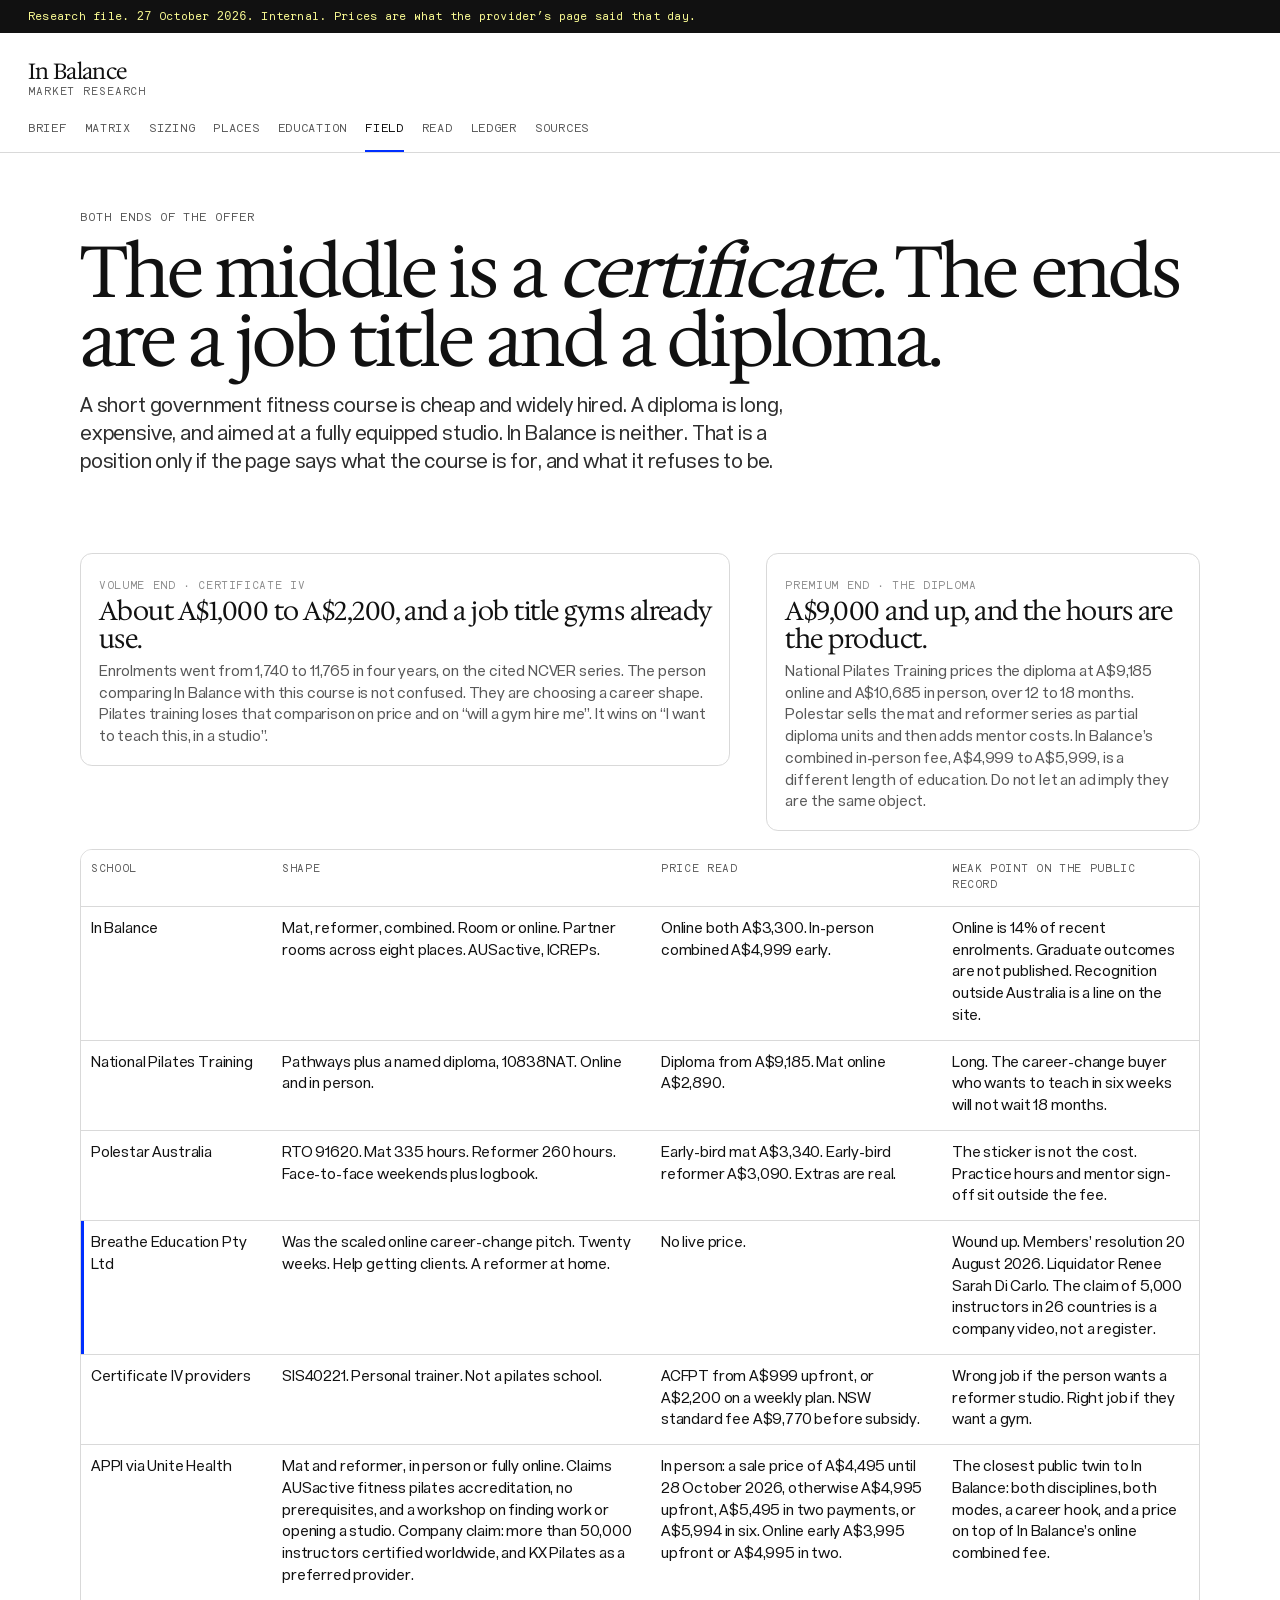
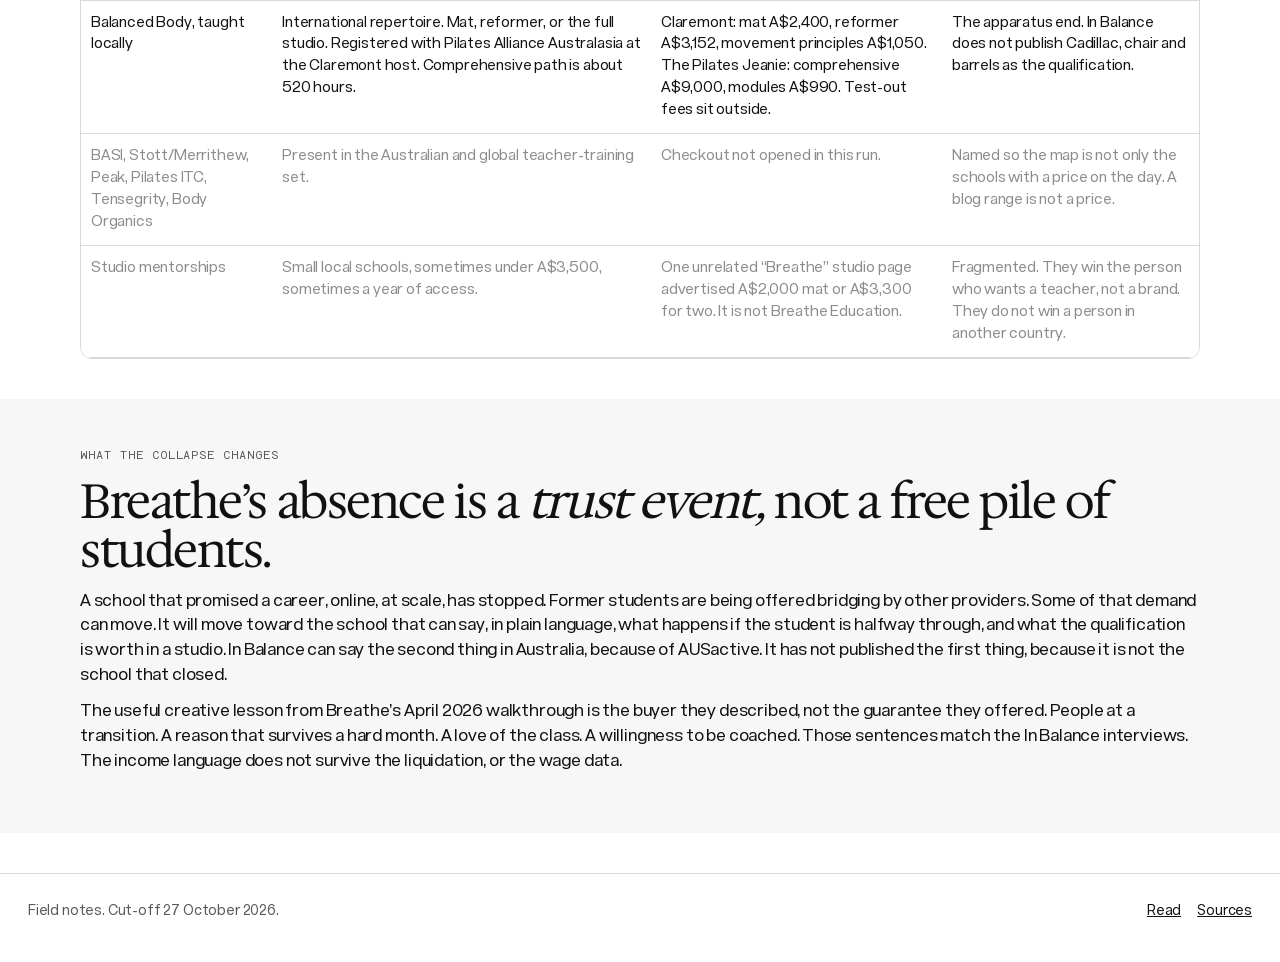
==== competitors.html @ efc1ca9b "Publish the In Balance market research file as a readable site." ====
<!DOCTYPE html>
<html lang="en-AU">
<head>
  <meta charset="utf-8" />
  <meta name="viewport" content="width=device-width, initial-scale=1" />
  <title>Field · In Balance market research</title>
  <link rel="preconnect" href="https://fonts.googleapis.com" />
  <link href="https://fonts.googleapis.com/css2?family=Hedvig+Letters+Serif:opsz@12..24&display=swap" rel="stylesheet" />
  <link rel="stylesheet" href="css/research.css" />
</head>
<body>
  <a class="skip" href="#content">Skip to content</a>
  <p class="draft">Research file. 27 October 2026. Internal. Prices are what the provider’s page said that day.</p>
  <header class="nav"><a class="brand" href="index.html"><strong>In Balance</strong><small>Market research</small></a></header>
  <nav class="chapters" aria-label="Report">
    <a href="index.html">Brief</a><a href="matrix.html">Matrix</a><a href="sizing.html">Sizing</a>
    <a href="geos.html">Places</a><a href="lanes.html">Education</a><a href="competitors.html" aria-current="page">Field</a>
    <a href="implications.html">Read</a><a href="control-room.html">Ledger</a>
    <a href="sources.html">Sources</a>
  </nav>
  <main id="content">
    <section class="hero-page"><div class="wrap">
      <p class="kicker">Both ends of the offer</p>
      <h1>The middle is a <em>certificate.</em> The ends are a job title and a diploma.</h1>
      <p class="lede">A short government fitness course is cheap and widely hired. A diploma is long, expensive, and aimed at a fully equipped studio. In Balance is neither. That is a position only if the page says what the course is for, and what it refuses to be.</p>
    </div></section>
    <section class="section"><div class="wrap">
      <div class="grid-2">
        <article class="card">
          <span class="idx">Volume end · Certificate IV</span>
          <h3>About A$1,000 to A$2,200, and a job title gyms already use.</h3>
          <p>Enrolments went from 1,740 to 11,765 in four years, on the cited NCVER series. The person comparing In Balance with this course is not confused. They are choosing a career shape. Pilates training loses that comparison on price and on “will a gym hire me”. It wins on “I want to teach this, in a studio”.</p>
        </article>
        <article class="card">
          <span class="idx">Premium end · the diploma</span>
          <h3>A$9,000 and up, and the hours are the product.</h3>
          <p>National Pilates Training prices the diploma at A$9,185 online and A$10,685 in person, over 12 to 18 months. Polestar sells the mat and reformer series as partial diploma units and then adds mentor costs. In Balance’s combined in-person fee, A$4,999 to A$5,999, is a different length of education. Do not let an ad imply they are the same object.</p>
        </article>
      </div>
      <div class="table-wrap" style="margin-top: 18px;">
        <table>
          <thead><tr><th>School</th><th>Shape</th><th>Price read</th><th>Weak point on the public record</th></tr></thead>
          <tbody>
            <tr data-grade="primary"><td>In Balance</td><td>Mat, reformer, combined. Room or online. Partner rooms across eight places. AUSactive, ICREPs.</td><td>Online both A$3,300. In-person combined A$4,999 early.</td><td>Online is 14% of recent enrolments. Graduate outcomes are not published. Recognition outside Australia is a line on the site.</td></tr>
            <tr data-grade="primary"><td>National Pilates Training</td><td>Pathways plus a named diploma, 10838NAT. Online and in person.</td><td>Diploma from A$9,185. Mat online A$2,890.</td><td>Long. The career-change buyer who wants to teach in six weeks will not wait 18 months.</td></tr>
            <tr data-grade="primary"><td>Polestar Australia</td><td>RTO 91620. Mat 335 hours. Reformer 260 hours. Face-to-face weekends plus logbook.</td><td>Early-bird mat A$3,340. Early-bird reformer A$3,090. Extras are real.</td><td>The sticker is not the cost. Practice hours and mentor sign-off sit outside the fee.</td></tr>
            <tr data-grade="official"><td>Breathe Education Pty Ltd</td><td>Was the scaled online career-change pitch. Twenty weeks. Help getting clients. A reformer at home.</td><td>No live price.</td><td>Wound up. Members’ resolution 20 August 2026. Liquidator Renee Sarah Di Carlo. The claim of 5,000 instructors in 26 countries is a company video, not a register.</td></tr>
            <tr data-grade="primary"><td>Certificate IV providers</td><td>SIS40221. Personal trainer. Not a pilates school.</td><td>ACFPT from A$999 upfront, or A$2,200 on a weekly plan. NSW standard fee A$9,770 before subsidy.</td><td>Wrong job if the person wants a reformer studio. Right job if they want a gym.</td></tr>
            <tr data-grade="primary"><td>APPI via Unite Health</td><td>Mat and reformer, in person or fully online. Claims AUSactive fitness pilates accreditation, no prerequisites, and a workshop on finding work or opening a studio. Company claim: more than 50,000 instructors certified worldwide, and KX Pilates as a preferred provider.</td><td>In person: a sale price of A$4,495 until 28 October 2026, otherwise A$4,995 upfront, A$5,495 in two payments, or A$5,994 in six. Online early A$3,995 upfront or A$4,995 in two.</td><td>The closest public twin to In Balance: both disciplines, both modes, a career hook, and a price on top of In Balance’s online combined fee.</td></tr>
            <tr data-grade="primary"><td>Balanced Body, taught locally</td><td>International repertoire. Mat, reformer, or the full studio. Registered with Pilates Alliance Australasia at the Claremont host. Comprehensive path is about 520 hours.</td><td>Claremont: mat A$2,400, reformer A$3,152, movement principles A$1,050. The Pilates Jeanie: comprehensive A$9,000, modules A$990. Test-out fees sit outside.</td><td>The apparatus end. In Balance does not publish Cadillac, chair and barrels as the qualification.</td></tr>
            <tr data-grade="gap"><td>BASI, Stott/Merrithew, Peak, Pilates ITC, Tensegrity, Body Organics</td><td>Present in the Australian and global teacher-training set.</td><td>Checkout not opened in this run.</td><td>Named so the map is not only the schools with a price on the day. A blog range is not a price.</td></tr>
            <tr data-grade="gap"><td>Studio mentorships</td><td>Small local schools, sometimes under A$3,500, sometimes a year of access.</td><td>One unrelated “Breathe” studio page advertised A$2,000 mat or A$3,300 for two. It is not Breathe Education.</td><td>Fragmented. They win the person who wants a teacher, not a brand. They do not win a person in another country.</td></tr>
          </tbody>
        </table>
      </div>
    </div></section>
    <section class="section paper"><div class="wrap">
      <p class="kicker">What the collapse changes</p>
      <h2>Breathe’s absence is a <em>trust event,</em> not a free pile of students.</h2>
      <p>A school that promised a career, online, at scale, has stopped. Former students are being offered bridging by other providers. Some of that demand can move. It will move toward the school that can say, in plain language, what happens if the student is halfway through, and what the qualification is worth in a studio. In Balance can say the second thing in Australia, because of AUSactive. It has not published the first thing, because it is not the school that closed.</p>
      <p>The useful creative lesson from Breathe’s April 2026 walkthrough is the buyer they described, not the guarantee they offered. People at a transition. A reason that survives a hard month. A love of the class. A willingness to be coached. Those sentences match the In Balance interviews. The income language does not survive the liquidation, or the wage data.</p>
    </div></section>
  </main>
  <footer class="site-foot"><div>Field notes. Cut-off 27 October 2026.</div><nav><a href="implications.html">Read</a><a href="sources.html">Sources</a></nav></footer>
</body>
</html>
---- css/research.css ----
@font-face {
  font-family: Acronym;
  src: url("../assets/fonts/Acronym.woff2") format("woff2");
  font-weight: 400;
  font-style: normal;
  font-display: swap;
}
@font-face {
  font-family: "CS Alice Mono";
  src: url("../assets/fonts/CSAliceMono.woff2") format("woff2");
  font-weight: 400;
  font-style: normal;
  font-display: swap;
}

:root {
  --white: #ffffff;
  --grey: #f7f7f7;
  --ink: #111111;
  --dark: #2e2e2e;
  --secondary: #595959;
  --mid: #8c8c8c;
  --hint: #b3b3b3;
  --stroke: #d9d9d9;
  --yellow: #f9fa92;
  --blue: #002fff;
  --blue-soft: #e5eaff;
  --career: #111111;
  --curious: #002fff;
  --mover: #595959;
  --business: #8a7a00;
  --radius: 0.7em;
  --side: 28px;
  --serif: "Hedvig Letters Serif", "Iowan Old Style", Palatino, serif;
  --sans: Acronym, Arial, sans-serif;
  --mono: "CS Alice Mono", ui-monospace, SFMono-Regular, Menlo, monospace;
}

* { box-sizing: border-box; }
html { scroll-behavior: smooth; }
body {
  margin: 0;
  background: var(--white);
  color: var(--ink);
  font-family: var(--sans);
  font-size: 17px;
  line-height: 1.45;
  letter-spacing: -0.01em;
}
img { max-width: 100%; display: block; }
a { color: inherit; }
button, select, input { font: inherit; color: inherit; }
em {
  font-family: var(--serif);
  font-style: italic;
  font-weight: 400;
}

.skip {
  position: absolute;
  left: 12px;
  top: -48px;
  background: var(--blue);
  color: white;
  padding: 8px 12px;
  z-index: 80;
}
.skip:focus { top: 12px; }

.draft {
  position: sticky;
  top: 0;
  z-index: 40;
  background: var(--ink);
  color: var(--yellow);
  font-family: var(--mono);
  font-size: 12px;
  letter-spacing: 0.02em;
  padding: 8px var(--side);
}

.nav {
  display: flex;
  align-items: center;
  justify-content: space-between;
  gap: 18px;
  padding: 16px var(--side) 0;
  background: var(--white);
}
.brand {
  display: flex;
  flex-direction: column;
  text-decoration: none;
  line-height: 1;
}
.brand strong {
  font-family: var(--serif);
  font-size: 22px;
  font-weight: 400;
  letter-spacing: -0.03em;
}
.brand small {
  margin-top: 4px;
  font-family: var(--mono);
  font-size: 11px;
  letter-spacing: 0.08em;
  text-transform: uppercase;
  color: var(--secondary);
}

.chapters {
  display: flex;
  flex-wrap: wrap;
  gap: 6px 18px;
  padding: 12px var(--side) 0;
  border-bottom: 1px solid var(--stroke);
  background: var(--white);
}
.chapters a {
  text-decoration: none;
  font-family: var(--mono);
  font-size: 12px;
  letter-spacing: 0.06em;
  text-transform: uppercase;
  color: var(--secondary);
  padding: 10px 0 12px;
  border-bottom: 2px solid transparent;
}
.chapters a[aria-current="page"] {
  color: var(--ink);
  border-bottom-color: var(--blue);
}

.wrap { width: min(1120px, calc(100% - 48px)); margin: 0 auto; }
.hero-page { padding: 56px 0 28px; }
.kicker {
  font-family: var(--mono);
  font-size: 12px;
  letter-spacing: 0.08em;
  text-transform: uppercase;
  color: var(--secondary);
  margin: 0 0 12px;
}
h1 {
  font-family: var(--serif);
  font-weight: 400;
  font-size: clamp(42px, 6vw, 72px);
  line-height: 0.95;
  letter-spacing: -0.03em;
  margin: 0 0 18px;
}
h2 {
  font-family: var(--serif);
  font-weight: 400;
  font-size: clamp(32px, 4vw, 48px);
  line-height: 1.02;
  letter-spacing: -0.03em;
  margin: 0 0 14px;
}
h3 {
  font-family: var(--serif);
  font-weight: 400;
  font-size: 26px;
  line-height: 1.1;
  letter-spacing: -0.02em;
  margin: 0 0 8px;
}
p { margin: 0 0 12px; }
.lede { font-size: 20px; line-height: 1.4; max-width: 46rem; color: var(--dark); }

.section { padding: 36px 0 12px; }
.paper { background: var(--grey); }
.section.paper { padding: 48px 0; margin-top: 28px; }

.callouts, .grid-3, .grid-2, .grid-4 {
  display: grid;
  gap: 14px;
}
.callouts, .grid-4 { grid-template-columns: repeat(4, 1fr); }
.grid-3 { grid-template-columns: repeat(3, 1fr); }
.grid-2 { grid-template-columns: 1.2fr 0.8fr; gap: 36px; align-items: start; }

.stat, .card {
  background: var(--white);
  border: 1px solid var(--stroke);
  border-radius: var(--radius);
  padding: 18px 18px 16px;
  text-decoration: none;
  display: block;
}
.paper .stat, .paper .card { background: var(--white); }
.stat strong {
  display: block;
  font-family: var(--serif);
  font-size: 40px;
  font-weight: 400;
  letter-spacing: -0.03em;
  line-height: 1;
  margin: 8px 0;
}
.stat p, .card p { color: var(--secondary); font-size: 15px; margin: 0; }
.idx {
  font-family: var(--mono);
  font-size: 11px;
  letter-spacing: 0.06em;
  text-transform: uppercase;
  color: var(--mid);
}
.card:hover { border-color: var(--ink); }

.grades { display: flex; flex-wrap: wrap; gap: 10px 16px; list-style: none; padding: 18px 0 0; margin: 0; }
.grades li { display: flex; align-items: center; gap: 8px; font-family: var(--mono); font-size: 11px; letter-spacing: 0.04em; text-transform: uppercase; color: var(--secondary); }
.grades i, .dot {
  width: 8px; height: 8px; border-radius: 99px; display: inline-block; background: var(--mid);
}
[data-grade="official"] i, .dot.official { background: var(--blue); }
[data-grade="publisher"] i, .dot.publisher { background: var(--ink); }
[data-grade="primary"] i, .dot.primary { background: var(--secondary); }
[data-grade="client"] i, .dot.client { background: var(--yellow); box-shadow: inset 0 0 0 1px var(--ink); }
[data-grade="derived"] i, .dot.derived { background: var(--mid); }
[data-grade="claim"] i, .dot.claim { background: #e2c200; }
[data-grade="gap"] i, .dot.gap { background: var(--hint); }

.callout {
  margin-top: 18px;
  padding: 16px 18px;
  border-radius: var(--radius);
  background: var(--yellow);
  color: var(--ink);
}
.callout strong { display: block; margin-bottom: 4px; }
.callout.warn { background: var(--grey); border: 1px solid var(--stroke); }

table {
  width: 100%;
  border-collapse: collapse;
  font-size: 15px;
}
th, td {
  text-align: left;
  vertical-align: top;
  padding: 12px 10px;
  border-bottom: 1px solid var(--stroke);
}
th {
  font-family: var(--mono);
  font-size: 11px;
  letter-spacing: 0.06em;
  text-transform: uppercase;
  color: var(--secondary);
  font-weight: 400;
}
tr[data-grade="client"] td:first-child { box-shadow: inset 3px 0 0 var(--yellow); }
tr[data-grade="official"] td:first-child { box-shadow: inset 3px 0 0 var(--blue); }
tr[data-grade="gap"] td { color: var(--mid); }
.table-wrap { overflow-x: auto; border: 1px solid var(--stroke); border-radius: var(--radius); }
.table-wrap table { min-width: 720px; }
.table-wrap th, .table-wrap td { background: var(--white); }

.map {
  position: relative;
  height: 520px;
  overflow: hidden;
  border: 1px solid var(--stroke);
  border-radius: var(--radius);
  background:
    linear-gradient(to right, transparent 49.8%, var(--stroke) 49.8%, var(--stroke) 50.2%, transparent 50.2%),
    linear-gradient(to bottom, transparent 49.8%, var(--stroke) 49.8%, var(--stroke) 50.2%, transparent 50.2%),
    var(--grey);
}
.map span.axis {
  position: absolute;
  font-family: var(--mono);
  font-size: 11px;
  letter-spacing: 0.06em;
  text-transform: uppercase;
  color: var(--secondary);
}
.map .axis.x { bottom: 10px; left: 0; right: 0; text-align: center; }
.map .axis.y { top: 12px; left: 12px; }
.plot {
  position: absolute;
  transform: translate(-50%, -50%);
  max-width: 150px;
  background: var(--white);
  border: 1px solid var(--ink);
  border-radius: 0.5em;
  padding: 8px 10px;
  font-size: 13px;
  line-height: 1.25;
}
.plot b { display: block; font-weight: 400; font-family: var(--serif); font-size: 16px; }
.plot.inb { background: var(--yellow); }

.site-foot {
  display: flex;
  justify-content: space-between;
  gap: 16px;
  flex-wrap: wrap;
  padding: 28px var(--side) 40px;
  margin-top: 40px;
  border-top: 1px solid var(--stroke);
  color: var(--secondary);
  font-size: 14px;
}
.site-foot nav { display: flex; gap: 16px; }
.site-foot a { color: var(--ink); }

/* Matrix explorer */
.deck {
  display: grid;
  gap: 12px;
  padding: 16px;
  border: 1px solid var(--stroke);
  border-radius: var(--radius);
  background: var(--grey);
  margin: 8px 0 18px;
}
.deck-top, .filters, .views { display: flex; flex-wrap: wrap; gap: 8px; align-items: end; }
.search {
  flex: 1;
  min-width: 220px;
  border: 1px solid var(--stroke);
  background: var(--white);
  border-radius: 999px;
  padding: 10px 16px;
}
.filters label { display: flex; flex-direction: column; gap: 4px; font-family: var(--mono); font-size: 11px; letter-spacing: 0.05em; text-transform: uppercase; color: var(--secondary); }
.filters select {
  background: var(--white);
  border: 1px solid var(--stroke);
  border-radius: 999px;
  padding: 8px 12px;
  min-width: 160px;
}
.view-btn, .text-btn {
  border: 1px solid var(--stroke);
  background: var(--white);
  border-radius: 999px;
  padding: 8px 14px;
  cursor: pointer;
}
.view-btn[aria-pressed="true"], .text-btn.primary {
  background: var(--ink);
  color: var(--white);
  border-color: var(--ink);
}
.kpis { display: grid; grid-template-columns: repeat(4, 1fr); gap: 12px; margin-bottom: 16px; }
.kpi {
  border-top: 1px solid var(--ink);
  padding-top: 10px;
}
.kpi b {
  display: block;
  font-family: var(--serif);
  font-size: 34px;
  font-weight: 400;
  letter-spacing: -0.03em;
  line-height: 1;
  margin: 6px 0;
}
.kpi span { color: var(--secondary); font-size: 14px; }

.columns { display: grid; grid-template-columns: repeat(4, 1fr); gap: 12px; }
.column { background: var(--grey); border-radius: var(--radius); padding: 12px; min-height: 240px; }
.column header { display: flex; justify-content: space-between; gap: 8px; margin-bottom: 10px; }
.column h3 { font-size: 22px; }
.seg {
  width: 100%;
  text-align: left;
  background: var(--white);
  border: 1px solid var(--stroke);
  border-radius: 0.6em;
  padding: 12px;
  margin-bottom: 8px;
  cursor: pointer;
}
.seg:hover, .seg:focus-visible { border-color: var(--blue); outline: none; }
.seg .meta { display: flex; justify-content: space-between; gap: 8px; margin-bottom: 6px; }
.pill {
  font-family: var(--mono);
  font-size: 10px;
  letter-spacing: 0.05em;
  text-transform: uppercase;
  background: var(--blue-soft);
  color: var(--blue);
  border-radius: 99px;
  padding: 3px 7px;
}
.seg p { font-size: 14px; color: var(--secondary); }

.bars { display: flex; flex-direction: column; gap: 10px; }
.bar-row { display: grid; grid-template-columns: 220px 1fr 120px; gap: 10px; align-items: center; font-size: 14px; }
.bar { height: 10px; background: var(--grey); border-radius: 99px; overflow: hidden; }
.bar i { display: block; height: 100%; background: var(--ink); }
.bar i.blue { background: var(--blue); }
.bar i.yellow { background: #d6d75a; }
.note { color: var(--secondary); font-size: 14px; }

.drawer-back {
  position: fixed;
  inset: 0;
  background: rgba(17, 17, 17, 0.35);
  z-index: 60;
  display: none;
}
.drawer-back.open { display: block; }
.drawer {
  position: fixed;
  top: 0;
  right: 0;
  height: 100%;
  width: min(520px, 100%);
  background: var(--white);
  z-index: 70;
  overflow: auto;
  padding: 28px 24px 48px;
  transform: translateX(100%);
  transition: transform 0.35s var(--transition, cubic-bezier(0.625, 0.05, 0, 1));
}
.drawer-back.open .drawer { transform: none; }
.drawer h2 { font-size: 36px; }
.close {
  border: 0;
  background: var(--grey);
  border-radius: 99px;
  padding: 8px 12px;
  cursor: pointer;
}

.hidden { display: none !important; }

@media (max-width: 980px) {
  .callouts, .grid-4, .kpis, .columns, .grid-3 { grid-template-columns: 1fr 1fr; }
  .grid-2, .bar-row { grid-template-columns: 1fr; }
  .map { height: 640px; }
}
@media (max-width: 680px) {
  .callouts, .grid-4, .kpis, .columns, .grid-3, .grid-2 { grid-template-columns: 1fr; }
  .wrap { width: min(1120px, calc(100% - 32px)); }
  h1 { font-size: 40px; }
}

@media print {
  .draft, .nav, .chapters, .deck, .site-foot, .drawer-back { display: none !important; }
  body { font-size: 12px; }
  .section { break-inside: avoid; }
  a { text-decoration: none; }
}
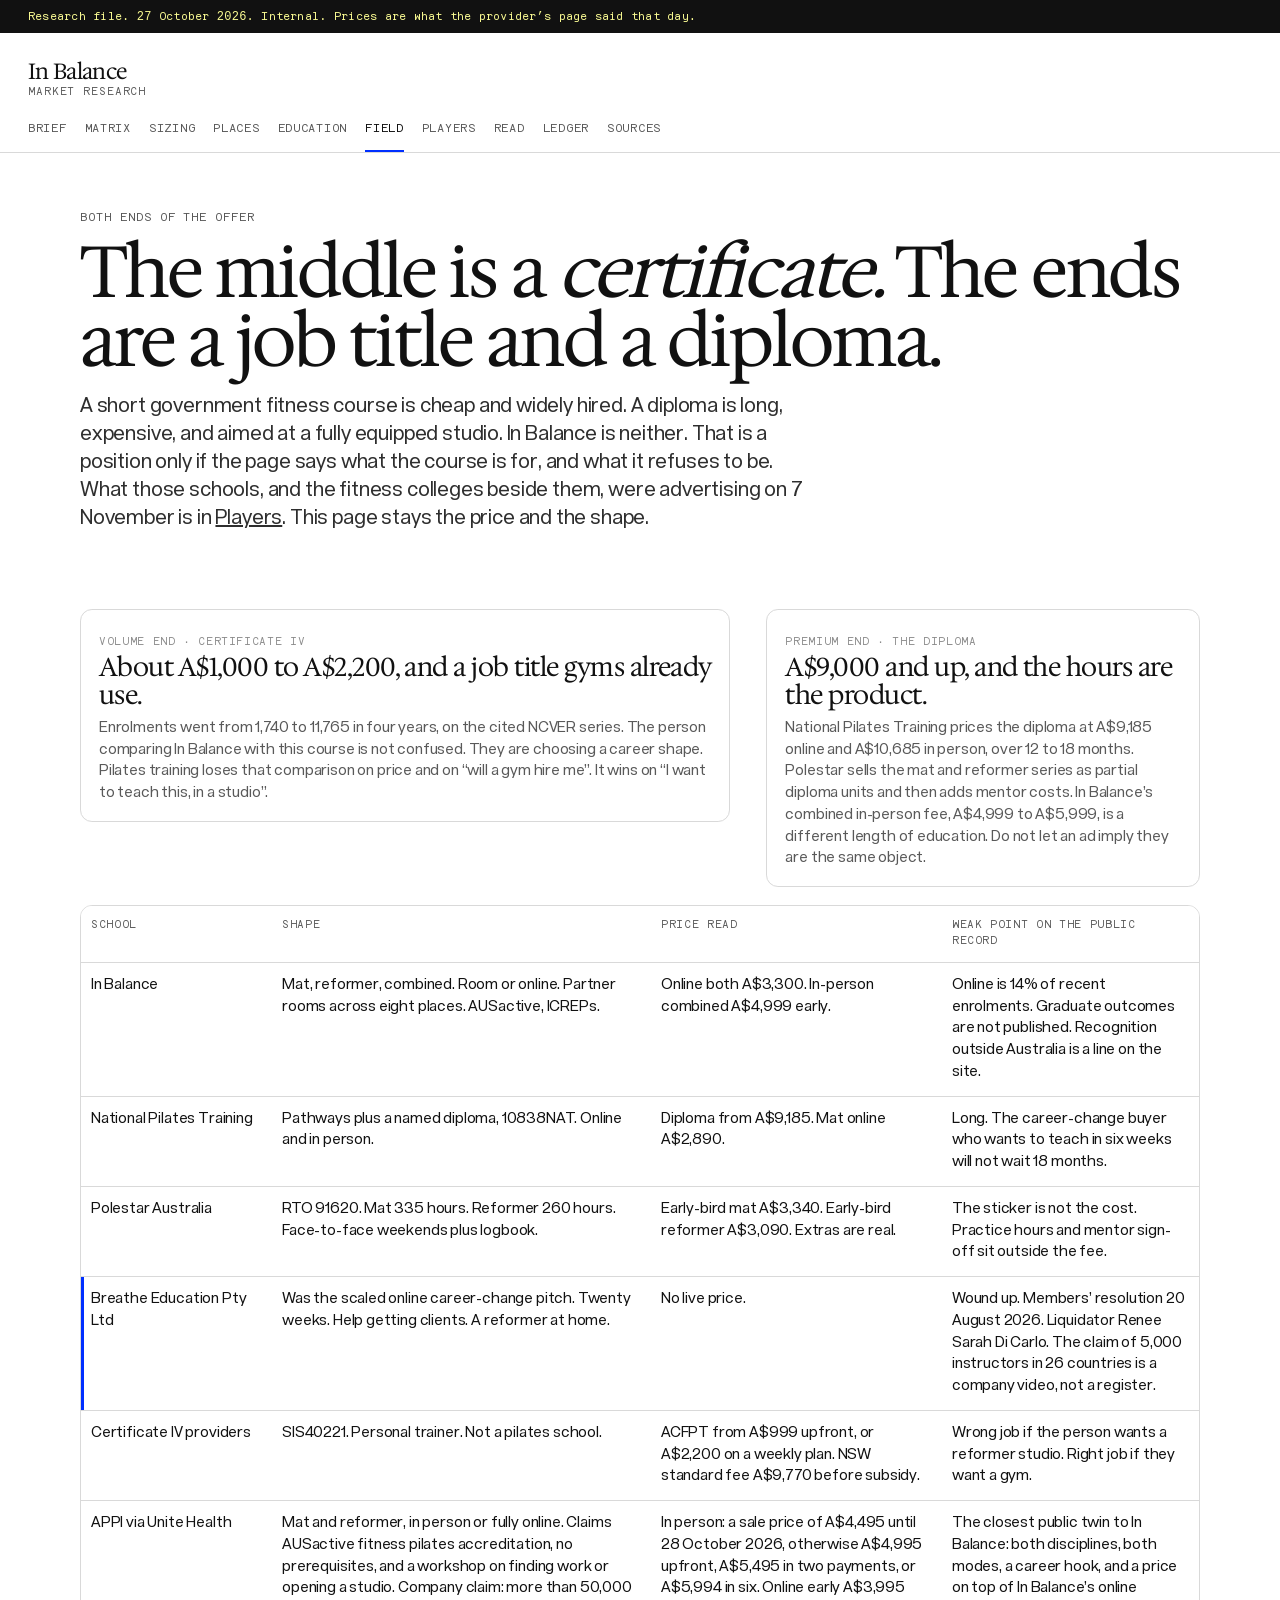
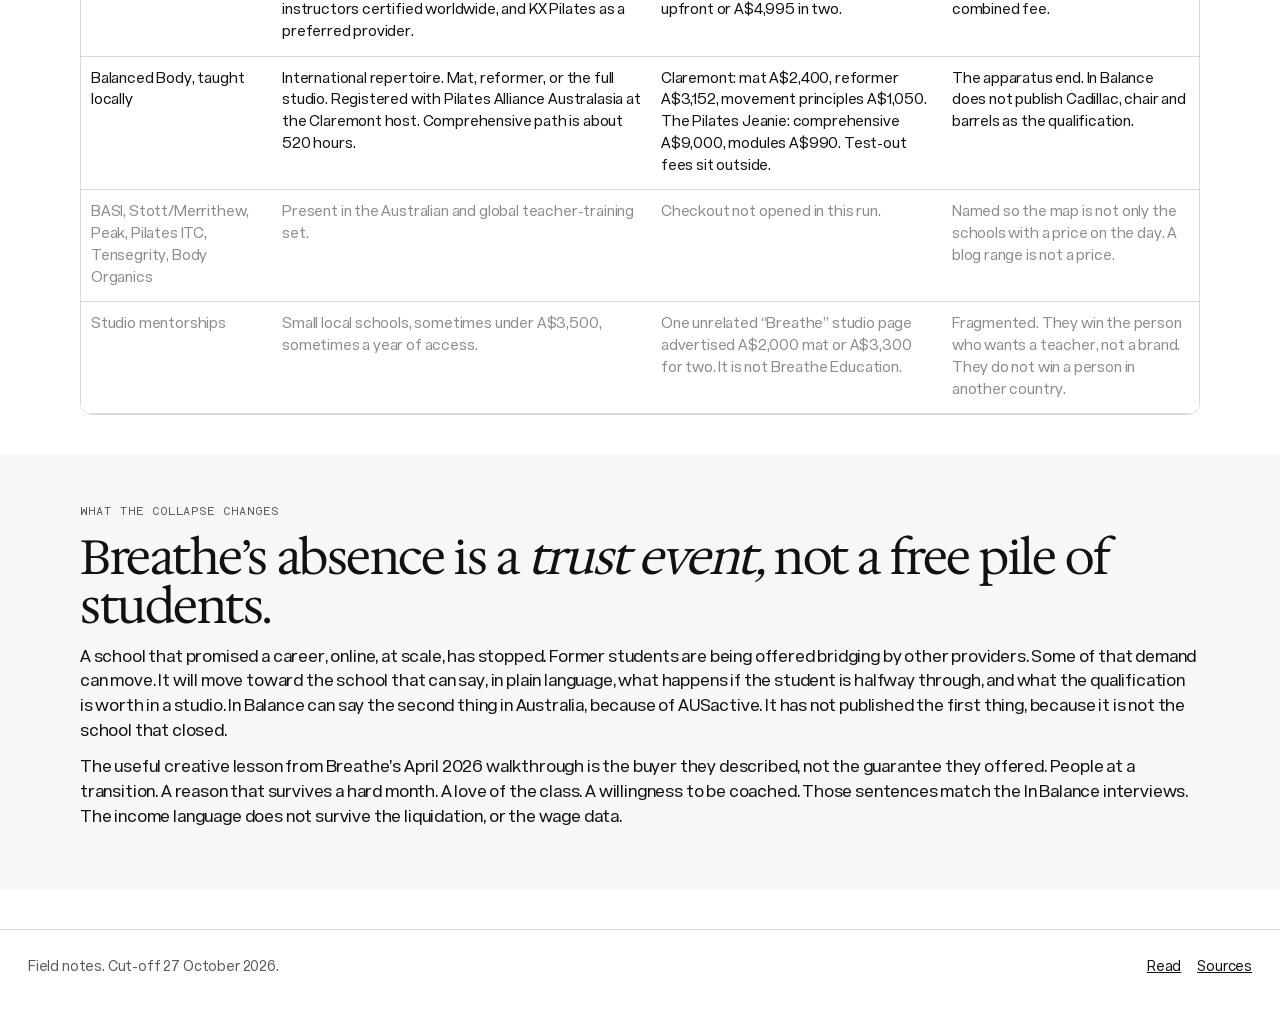
==== commit 91c2fbdb: "Record the career-change ads so the first test has one variable. The October file priced the schools" ====
--- a/competitors.html
+++ b/competitors.html
@@ -15,6 +15,7 @@
   <nav class="chapters" aria-label="Report">
     <a href="index.html">Brief</a><a href="matrix.html">Matrix</a><a href="sizing.html">Sizing</a>
     <a href="geos.html">Places</a><a href="lanes.html">Education</a><a href="competitors.html" aria-current="page">Field</a>
+    <a href="players.html">Players</a>
     <a href="implications.html">Read</a><a href="control-room.html">Ledger</a>
     <a href="sources.html">Sources</a>
   </nav>
@@ -22,7 +23,7 @@
     <section class="hero-page"><div class="wrap">
       <p class="kicker">Both ends of the offer</p>
       <h1>The middle is a <em>certificate.</em> The ends are a job title and a diploma.</h1>
-      <p class="lede">A short government fitness course is cheap and widely hired. A diploma is long, expensive, and aimed at a fully equipped studio. In Balance is neither. That is a position only if the page says what the course is for, and what it refuses to be.</p>
+      <p class="lede">A short government fitness course is cheap and widely hired. A diploma is long, expensive, and aimed at a fully equipped studio. In Balance is neither. That is a position only if the page says what the course is for, and what it refuses to be. What those schools, and the fitness colleges beside them, were advertising on 7 November is in <a href="players.html">Players</a>. This page stays the price and the shape.</p>
     </div></section>
     <section class="section"><div class="wrap">
       <div class="grid-2">
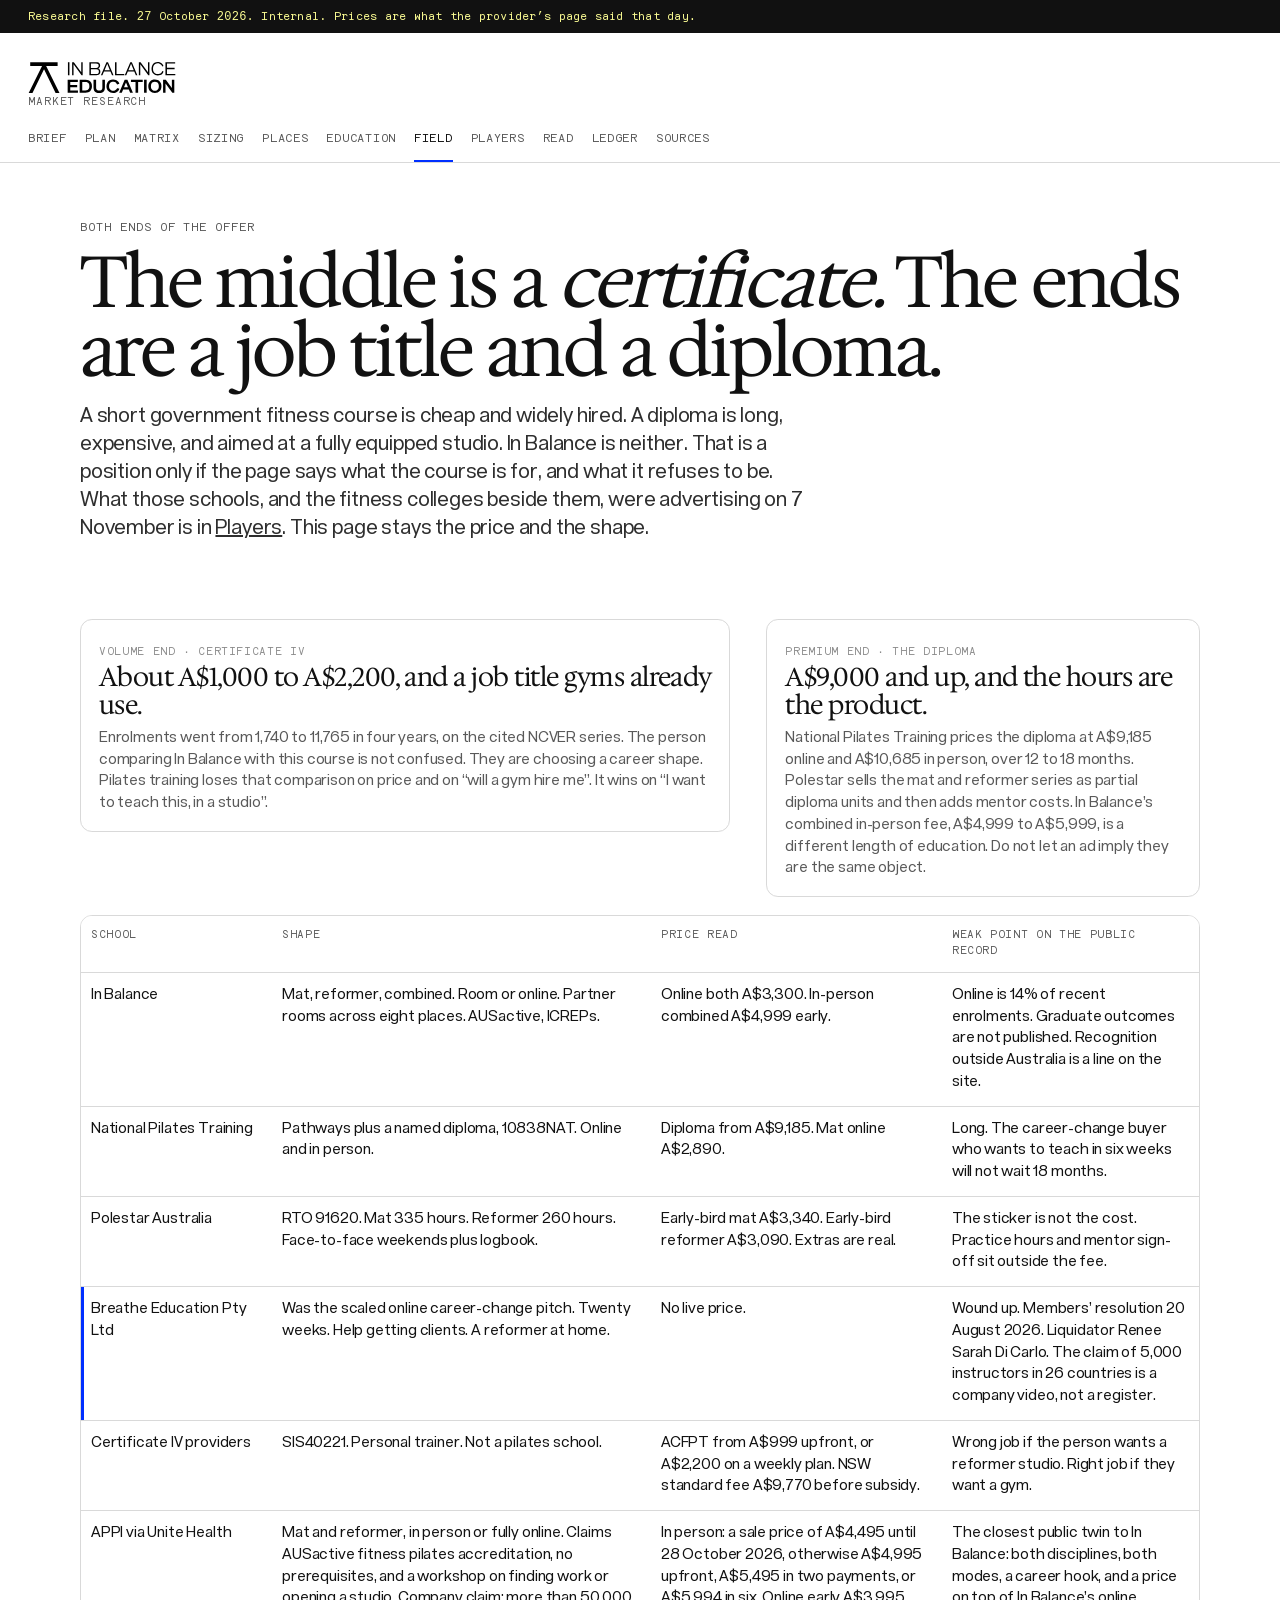
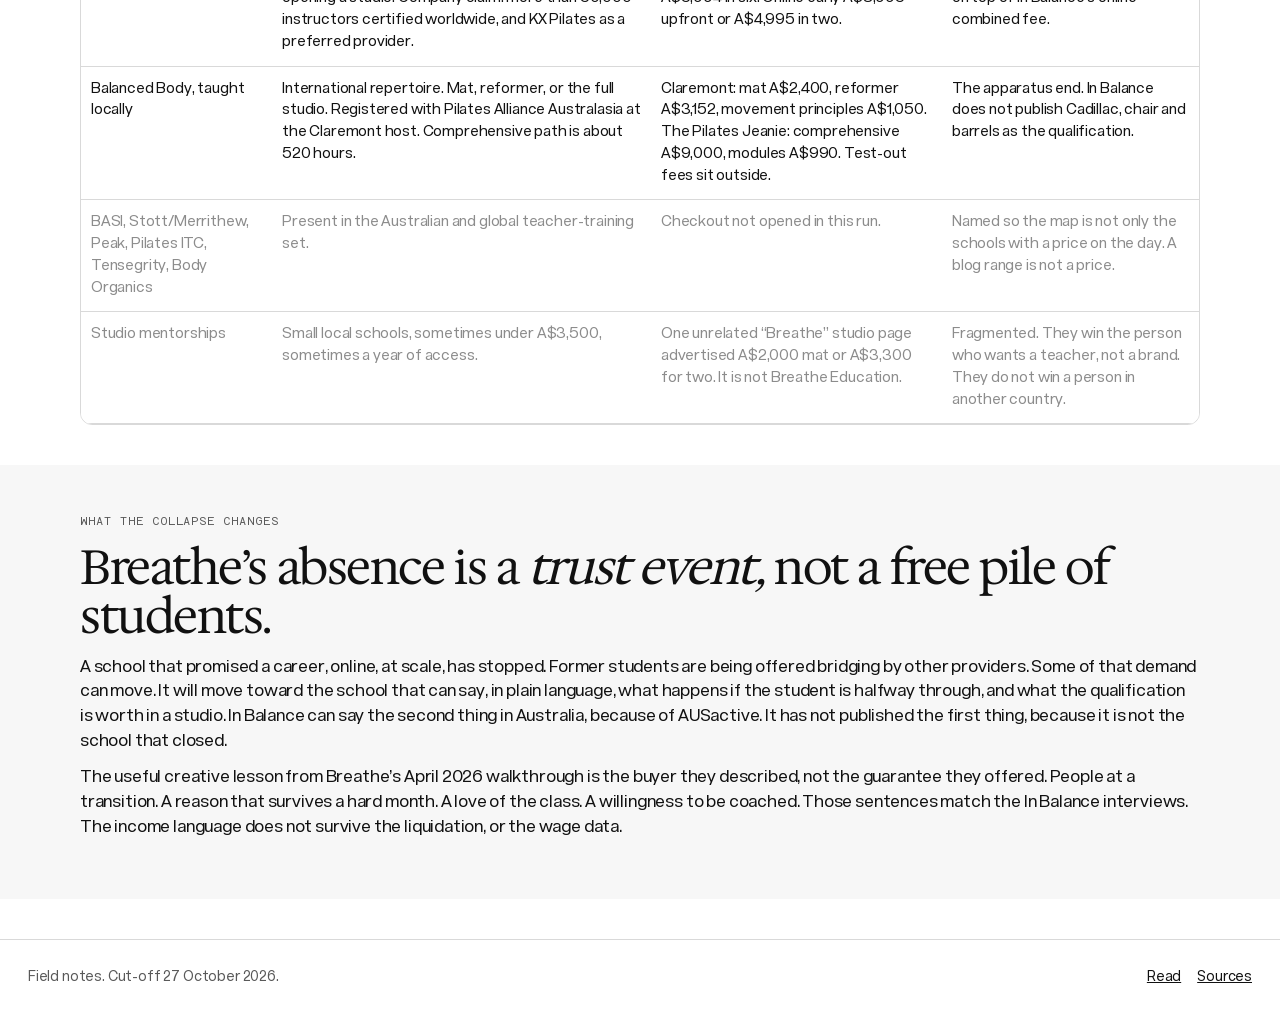
==== commit 2c208885: "Host the working plan in the research site, in In Balance’s own layout. The first 30 days, the captu" ====
--- a/competitors.html
+++ b/competitors.html
@@ -13,7 +13,7 @@
   <p class="draft">Research file. 27 October 2026. Internal. Prices are what the provider’s page said that day.</p>
   <header class="nav"><a class="brand" href="index.html"><strong>In Balance</strong><small>Market research</small></a></header>
   <nav class="chapters" aria-label="Report">
-    <a href="index.html">Brief</a><a href="matrix.html">Matrix</a><a href="sizing.html">Sizing</a>
+    <a href="index.html">Brief</a><a href="plan.html">Plan</a><a href="matrix.html">Matrix</a><a href="sizing.html">Sizing</a>
     <a href="geos.html">Places</a><a href="lanes.html">Education</a><a href="competitors.html" aria-current="page">Field</a>
     <a href="players.html">Players</a>
     <a href="implications.html">Read</a><a href="control-room.html">Ledger</a>
--- a/css/research.css
+++ b/css/research.css
@@ -94,10 +94,13 @@
   line-height: 1;
 }
 .brand strong {
-  font-family: var(--serif);
-  font-size: 22px;
-  font-weight: 400;
-  letter-spacing: -0.03em;
+  display: block;
+  width: 148px;
+  height: 32px;
+  background: url("../assets/logo.svg") left center / contain no-repeat;
+  text-indent: -999px;
+  overflow: hidden;
+  white-space: nowrap;
 }
 .brand small {
   margin-top: 4px;
